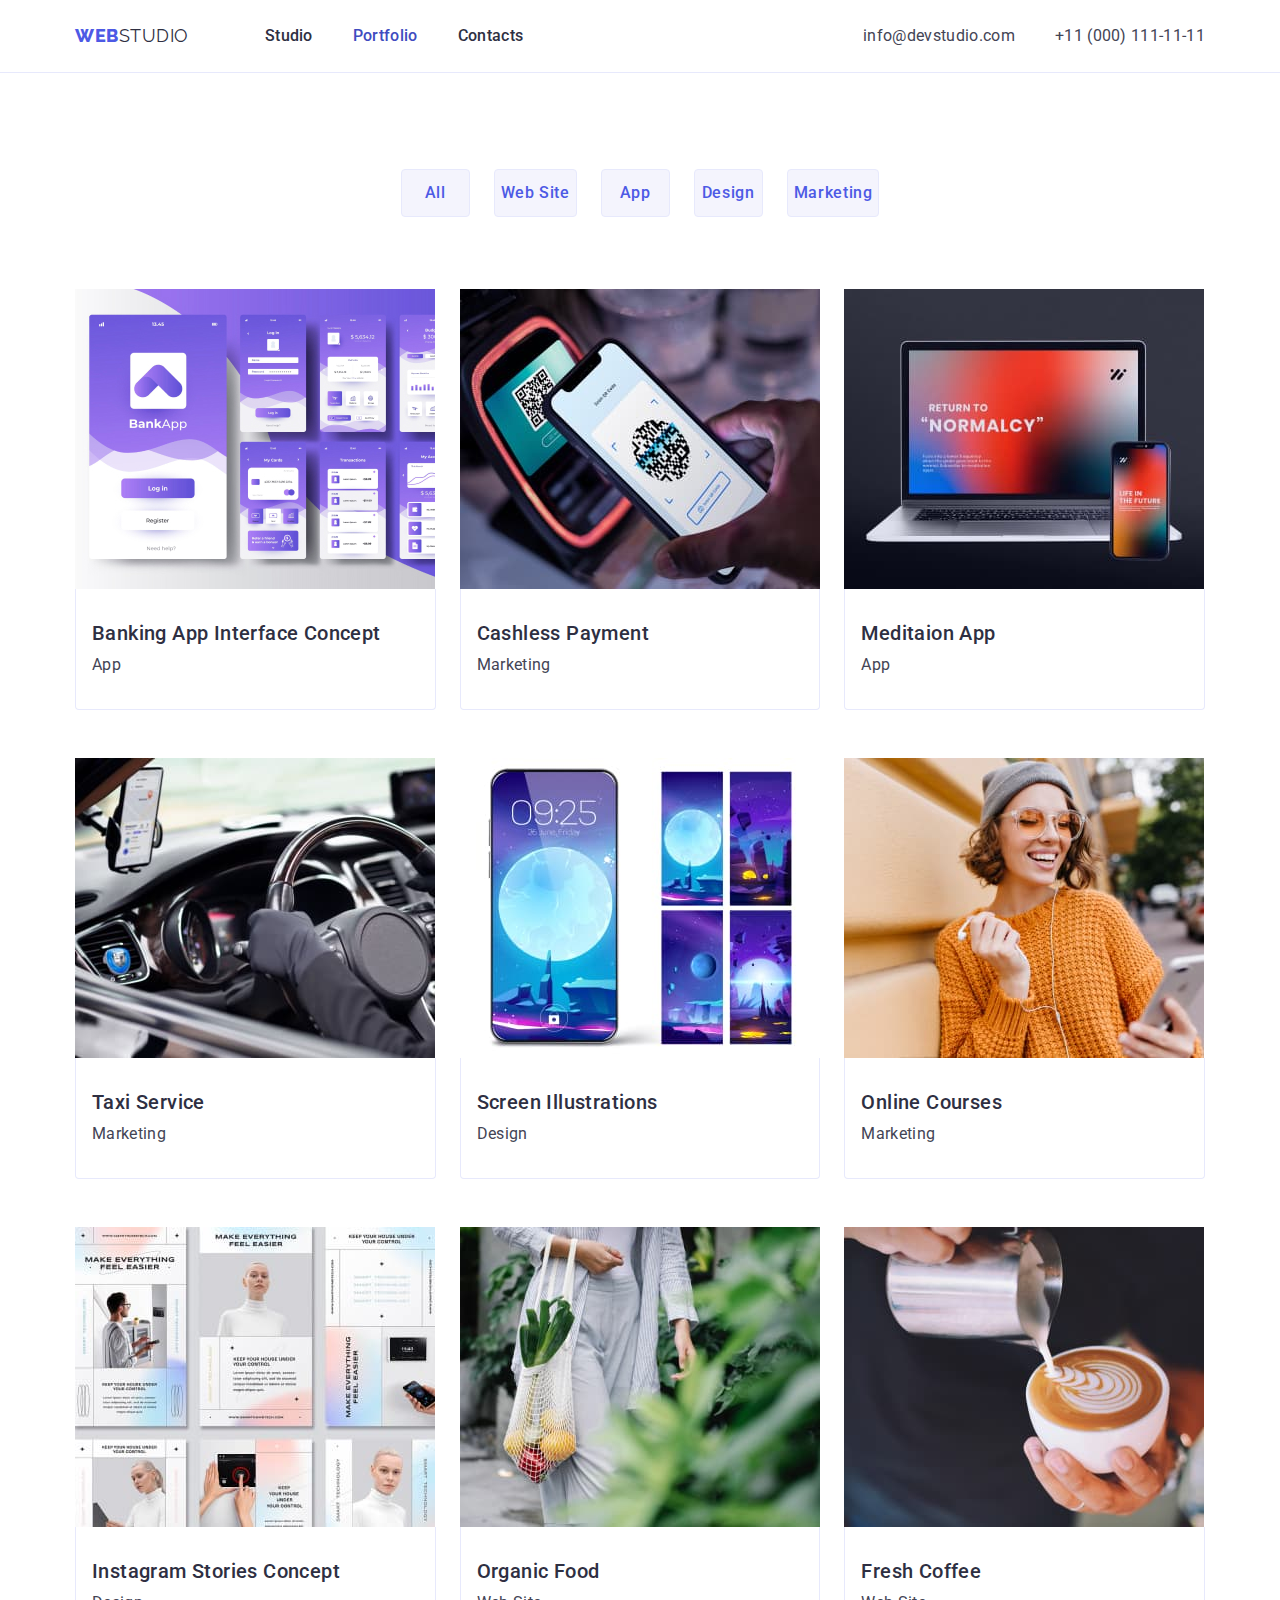
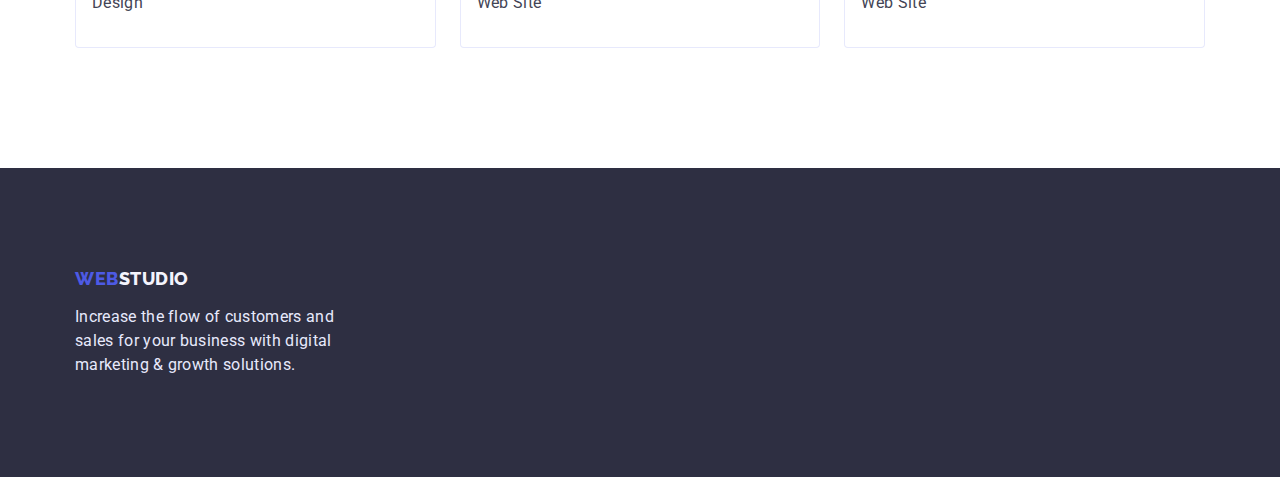
==== portfolio.html @ ee149dae "Initial commit" ====
<!DOCTYPE html>
<html lang="en">
  <head>
    <meta charset="UTF-8" />
    <meta http-equiv="X-UA-Compatible" content="IE=edge" />
    <meta name="viewport" content="width=device-width, initial-scale=1.0" />
    <title>Portfolio</title>

    <link rel="preconnect" href="https://fonts.googleapis.com" />
    <link rel="preconnect" href="https://fonts.gstatic.com" crossorigin />
    <link
      href="https://fonts.googleapis.com/css2?family=Raleway:wght@800&family=Roboto:wght@400;500;700;900&display=swap"
      rel="stylesheet"
    />
    <link
      rel="stylesheet"
      href="https://cdn.jsdelivr.net/npm/modern-normalize@1.1.0/modern-normalize.css"
    />
    <link rel="stylesheet" href="./css/styles.css" />
  </head>
  <body>
    <!-- ---------HEADER---------- -->
    <header class="header container header-border">
      <div class="container peage-header-container">
        <nav class="header-navigation">
          <a href="./index.html" class="header-logo link"> <span>Web</span> Studio</a>
          <ul class="hader-list list">
            <li class="header-item">
              <a class="header-link link" href="./index.html">Studio</a>
            </li>
            <li class="header-item">
              <a class="header-link link current-pf" href="./portfolio.html">Portfolio</a>
            </li>
            <li class="header-item">
              <a class="header-link link" href="">Contacts</a>
            </li>
          </ul>
        </nav>
        <!-- adress -->
        <address class="address">
          <ul class="address-list list">
            <li class="address-item">
              <a class="address-mailo link" href="mailto:info@devstudio.com">info@devstudio.com</a>
            </li>
            <li class="address-item">
              <a class="address-tel link" href="tel:+110001111111">+11 (000) 111-11-11</a>
            </li>
          </ul>
        </address>
      </div>
    </header>
    <main>
      <!-------- Секція1 -------->
      <section class="filter container">
        <div class="filter-wraper">
            <ul class="filter-list list dflist-filter">
              <li class="filtr-item">
                <button class="filtr-btn" type="button">All</button>
              </li>
              <li class="filtr-item">
                <button class="filtr-btn" type="button">Web Site</button>
              </li>
              <li class="filtr-item">
                <button class="filtr-btn" type="button">App</button>
              </li>
              <li class="filtr-item">
                <button class="filtr-btn" type="button">Design</button>
              </li>
              <li class="filtr-item">
                <button class="filtr-btn" type="button">Marketing</button>
              </li>
            </ul>
        </div> 
          <!-------- Секція2 GALLERY -------->
          <h1 class="galery-hidden">Gallery of works</h1>
          <ul class="gallery-list list dflist-gallery">
            <li class="gallery-item">
              <img src="./images/app-1.jpg" alt="pages" height="300" width="360" />
                <div class="gallery-wraper">
                  <h2 class="gallery-title">Banking App Interface Concept</h2>
                  <p class="gallery-text">App</p>
                </div>
            </li>
            <li class="gallery-item">
              <img src="./images/app-2.jpg" alt="scan" height="300" width="360" />
                <div class="gallery-wraper">
                  <h2 class="gallery-title">Cashless Payment</h2>
                  <p class="gallery-text">Marketing</p>
                </div>
            </li>
            <li class="gallery-item">
              <img src="./images/app-3.jpg" alt="mac" height="300" width="360" />
               <div class="gallery-wraper">
                 <h2 class="gallery-title">Meditaion App</h2>
                 <p class="gallery-text">App</p>
               </div>
            </li>
            <li class="gallery-item">
              <img src="./images/app-4.jpg" alt="car" height="300" width="360" />
                <div class="gallery-wraper">
                  <h2 class="gallery-title">Taxi Service</h2>
                  <p class="gallery-text">Marketing</p>
                </div>
            </li>
            <li class="gallery-item">
              <img src="./images/app-5.jpg" alt="iphone" height="300" width="360" />
                <div class="gallery-wraper">
                  <h2 class="gallery-title">Screen Illustrations</h2>
                  <p class="gallery-text">Design</p>
                </div>
            </li>
            <li class="gallery-item">
              <img src="./images/app-6.jpg" alt="smile" height="300" width="360" />
                <div class="gallery-wraper">
                  <h2 class="gallery-title">Online Courses</h2>
                  <p class="gallery-text">Marketing</p>
                </div>
            </li>
            <li class="gallery-item">
              <img src="./images/app-7.jpg" alt="Stories" height="300" width="360" />
                <div class="gallery-wraper">
                  <h2 class="gallery-title">Instagram Stories Concept</h2>
                  <p class="gallery-text">Design</p>
                  </div>
             </li>  
            <li class="gallery-item">
              <img src="./images/app-8.jpg" alt="Stories" height="300" width="360" />
                <div class="gallery-wraper">
                  <h2 class="gallery-title">Organic Food</h2>
                  <p class="gallery-text">Web Site</p>
                </div>
            </li>
            <li class="gallery-item">
              <img src="./images/app-9.jpg" alt="coffee" height="300" width="360" />
                <div class="gallery-wraper">
                  <h2 class="gallery-title">Fresh Coffee</h2>
                  <p class="gallery-text">Web Site</p>
                </div> 
            </li>
          </ul>
        </div>
      </section>
    </main>
    <footer class="footer">
      <div class="container">
        <div class="footer-container">
          <a class="footer-logo link" href="./index.html"> <span>Web</span> Studio</a>
          <p class="footer-text">
            Increase the flow of customers and sales for your business with digital marketing &
            growth solutions.
          </p>
        </div>
      </div>
    </footer>
  </body>
</html>
---- css/styles.css ----
:root {
  --main-bg-color: #ffffff;
  --second-bg-dark-color: #2e2f42;
  --main-text-color: #434455;
  --second-text-bg-dark-color: #e7e9fc;
  --main-title-color: #2e2f42;
  --second-title-color: #ffffff;
  --main-text-size: 16px;
  --main-button-bg-color: #4d5ae5;
  --main-button-text-color: #ffffff;
  --activ-button-bg-hover-color: #404bbf;
  --main-link-color: #2e2f42;
  --activ-link-hover-color: #404bbf;
  --typical-lh: 1.5;
  --l-gradient: linear-gradient(rgba(46, 47, 66, 0.7),rgba(46, 47, 66, 0.7))
}

h1,
h2,
h3,
h4,
p {
  margin-top: 0;
  margin-bottom: 0;
}

ul, ol {
  margin-top: 0;
  margin-bottom: 0;
  padding-left: 0;
}

img {
  display: block;
}

.container {
  width: 1160px;
  margin-left: auto;
  margin-right: auto;
  padding-left: 15px;
  padding-right: 15px;
}

body {
  font-family: 'Roboto', sans-serifl;
  color: var(--main-text-color);
  background-color: var(--main-bg-color);
}

button {
  cursor: pointer;
}

.peage-header-container {
  display: flex;
}

.dflist {
  display: flex;
  gap: 24px;
}

.link {
  text-decoration: none;
}

.list {
  list-style: none;
}

.section {
padding-top: 120px;
padding-bottom: 120px;
}

/* ---------------HEADER-------------------- */
.header {
  padding-top: 24px;
  padding-bottom: 24px;
}

.header-navigation {
  display: flex;
  align-items: center;
}
.header-logo {
  font-family: 'Raleway';
  font-size: 18px;
  line-height: 1.33;
  display: flex;
  align-items: center;
  letter-spacing: 0.03em;
  text-transform: uppercase;
  color: #2e2f42;
  margin-right: 76px;
}

.header-logo > span {
  font-family: 'Raleway';
  font-weight: 800;
  font-size: 18px;
  line-height: 1.33;
  letter-spacing: 0.03em;
  text-transform: uppercase;
  color: #4d5ae5;
}

.hader-list {
  display: flex;
  align-items: center;
}
.hader-list {
  gap: 40px;
}

.header-link {
  font-weight: 500;
  font-size: var(--main-text-size);
  line-height: var(--typical-lh);
  letter-spacing: 0.02em;
  color: var(--main-link-color);
}

.header-link:is(:hover, :focus, .current, .current-pf) {
  color: var(--activ-link-hover-color);
}

/* address */
.address {
   margin-left: auto;
}

.address-list {
  display: flex;
  align-items: center;
  gap: 40px;
}
.address-item {
  gap: 40px;
}

.address-tel, .address-mailo {
  font-style: normal;
  font-weight: 400;
  font-size: var(--main-text-size);
  line-height: var(--typical-lh);
  letter-spacing: 0.02em;
  color:var(--main-text-color);
}

.address-mailo:is(:hover, :focus, :current) {
  color: var(--activ-link-hover-color);
}

/* ------------СЕККЦІЯ1--HERO---------------- */
.hero {
  background-color: var(--second-bg-dark-color);
  background-image:var(--l-gradient), url(../images/bghero-0.jpg);
  background-repeat: no-repeat;
  background-position: center;
  background-size: cover;
  text-align: center;
   padding-top: 188px;
   padding-bottom: 188px;
}
.hero-title {
  font-size: 56px;
  line-height: 1.07;
  text-align: center;
  letter-spacing: 0.02em;
  color: var(--second-title-color);
  max-width: 496px;
  margin-left: auto;
  margin-right: auto;
 margin-bottom: 48px;
}

.hero-btn {
  padding: 16px 32px;
  border-radius: 4px;
  border: 0;
  font-family: inherit;
  font-weight: 500;
  font-size: var(--main-text-size);
  line-height: var(--typical-lh);
  letter-spacing: 0.04em;
  color: var(--main-button-text-color);
  background: var(--main-button-bg-color);
}
.hero-btn:is(:hover, :focus) {
  background: var(--activ-button-bg-hover-color);
}

/* -------------Секція2 - ADVANTAGES---------------- */
.advantadest {
}

.visually-hidden {
  position: absolute;
  white-space: nowrap;
  width: 1px;
  height: 1px;
  overflow: hidden;
  border: 0;
  padding: 0;
  clip: rect(0 0 0 0);
  clip-path: inset(50%);
  margin: -1px;
}

.advantadest-list {
}

.list {
}

.advantadest-item {
}

.advantadest-title {
  font-weight: 500;
  font-size: 20px;
  line-height: 1.2;
  letter-spacing: 0.02em;
  color: var(--main-title-color);
  margin-bottom: 8px;
}

.advantadest-text {
  font-size: var(--main-text-size);
  line-height: var(--typical-lh);
  letter-spacing: 0.02em;
  max-width: 264px;
}

/* --------------Секція3 - SERVISES----------------- */
.services-section {
  padding-bottom: 120px;

}
.services-title {
  font-size: 36px;
  line-height: 1.11;
  text-align: center;
  letter-spacing: 0.02em;
  text-transform: capitalize;
  color: var(--main-title-color);
  margin-bottom: 72px;
}
.services-list {
}
.list {
}

/* -----------------Сулція4 - TEAM------------------ */
.team-section {
  padding-top: 120px;
  padding-bottom: 120px;
  background-color: #f4f4fd;
}

.team-title-container {
font-size: 36px;
line-height: 1.11;
text-align: center;
letter-spacing: 0.02em;
color: #2E2F42;
margin-bottom: 72px;
}
.team-list {
  /* display: flex; */
}
.list {
}

.team-text-wraper {
padding-top: 32px;
padding-bottom: 32px;
border-radius: 0px 0px 4px 4px;
border: solid #E7E9FC;
border-width: 0px 1px 1px 1px;
background-color: #fff;
}
.team-title {
  font-weight: 500;
  font-size: 20px;
  line-height: 1.2;
  text-align: center;
  letter-spacing: 0.02em;
  color: var(--main-title-color);
  margin-bottom: 8px;
}
.team-text {
  font-size: var(--main-text-size);
  line-height: var(--typical-lh);
  text-align: center;
  letter-spacing: 0.02em;
  margin-bottom: 8px;
}

.team-social-list {
  display: flex;
  justify-content: center;
  gap: 24px;
}
.team-social-item {
  width: 40px;
  height: 40px;
}
.team-social-link {
  width: 100%;
  height: 100%;
  border-radius: 50%;
  display: flex;
  justify-content: center;
  align-items: center;
  background-color: #4D5AE5;
}
.team-social-icons {

} 
.link {
}

/* -----------------FOOTER---------------- */
.footer {
  background-color: var(--second-bg-dark-color);
}

.footer-container {
  width: 264px;
  padding: 100px 0;
}

.footer-logo > span {
font-family: 'Raleway';
font-weight: 800;
font-size: 18px;
line-height: 1.17/
display: flex;
align-items: center;
letter-spacing: 0.03em;
text-transform: uppercase;
color: #4D5AE5;}

.footer-logo {
  font-family: 'Raleway';
  font-weight: 800;
  font-size: 18px;
  line-height: 1.17;
  display: flex;
  align-items: center;
  letter-spacing: 0.03em;
  text-transform: uppercase;
  color: #f4f4fd;
  margin-bottom: 16px;
}
.link {
}
.footer-text {
  font-size: var(--main-text-size);
  line-height: var(--typical-lh);
  letter-spacing: 0.02em;
  color: var(--second-text-bg-dark-color);
}

/* -----------сторінка2-Portfolio------------------ */
/*-секція-фільтрів- */

.filter {
  padding-top: 96px;
  padding-bottom: 120px;
  background-color: #ffffff;
}

.filter-container {
/* padding-top: 96px;
padding-bottom: 72px; */
}

.filter-wraper {
margin-bottom: 72px;

/* padding-top: 92px; */
}

.filter-list {
  margin-left: auto;
  margin-right: auto;
}

.dflist-filter {
  display: flex;
  gap: 24px;
  justify-content: center;
}

.filtr-item {
}
.filtr-btn {
border: 1px solid #E7E9FC;
border-radius: 4px;
min-width: 69px;
height: 48px;  
font-style: inherit;
font-weight: 500;
font-size: var(--main-text-size);
line-height:var(--typical-lh);
letter-spacing: 0.04em;
color: #4D5AE5;
cursor: pointer;
background: #F4F4FD;
}

.filtr-btn:is(:hover, :focus) {
  color: #FFFFFF;
  background:var(--activ-button-bg-hover-color);
}

/*-секція-Gallery */
.galery-hidden {
  position: absolute;
  white-space: nowrap;
  width: 1px;
  height: 1px;
  overflow: hidden;
  border: 0;
  padding: 0;
  clip: rect(0 0 0 0);
  clip-path: inset(50%);
  margin: -1px;
}

.gallery-list {
}
.list {
}

.dflist-gallery {
  display: flex;
  flex-wrap: wrap;
  column-gap: 24px;
  row-gap: 48px;
}

.gallery-item {
  width: calc((100% - 48px)/3);
}

.gallery-wraper {
  padding-top: 32px;
  padding-bottom: 32px;
  padding-left: 16px;
  border-radius: 0px 0px 4px 4px;
  border: solid #E7E9FC;
  border-width: 0px 1px 1px 1px;
}

.gallery-title {
  font-weight: 500;
  font-size: 20px;
  line-height: 1.2;
  letter-spacing: 0.02em;
  color: var(--main-title-color);
  margin-bottom: 8px;
}
.gallery-text {
  font-size: var(--main-text-size);
  line-height: var(--typical-lh);
  letter-spacing: 0.02em;
}

.header-border {
  width: 100%;
  border-bottom: 1px solid #E7E9FC;
}
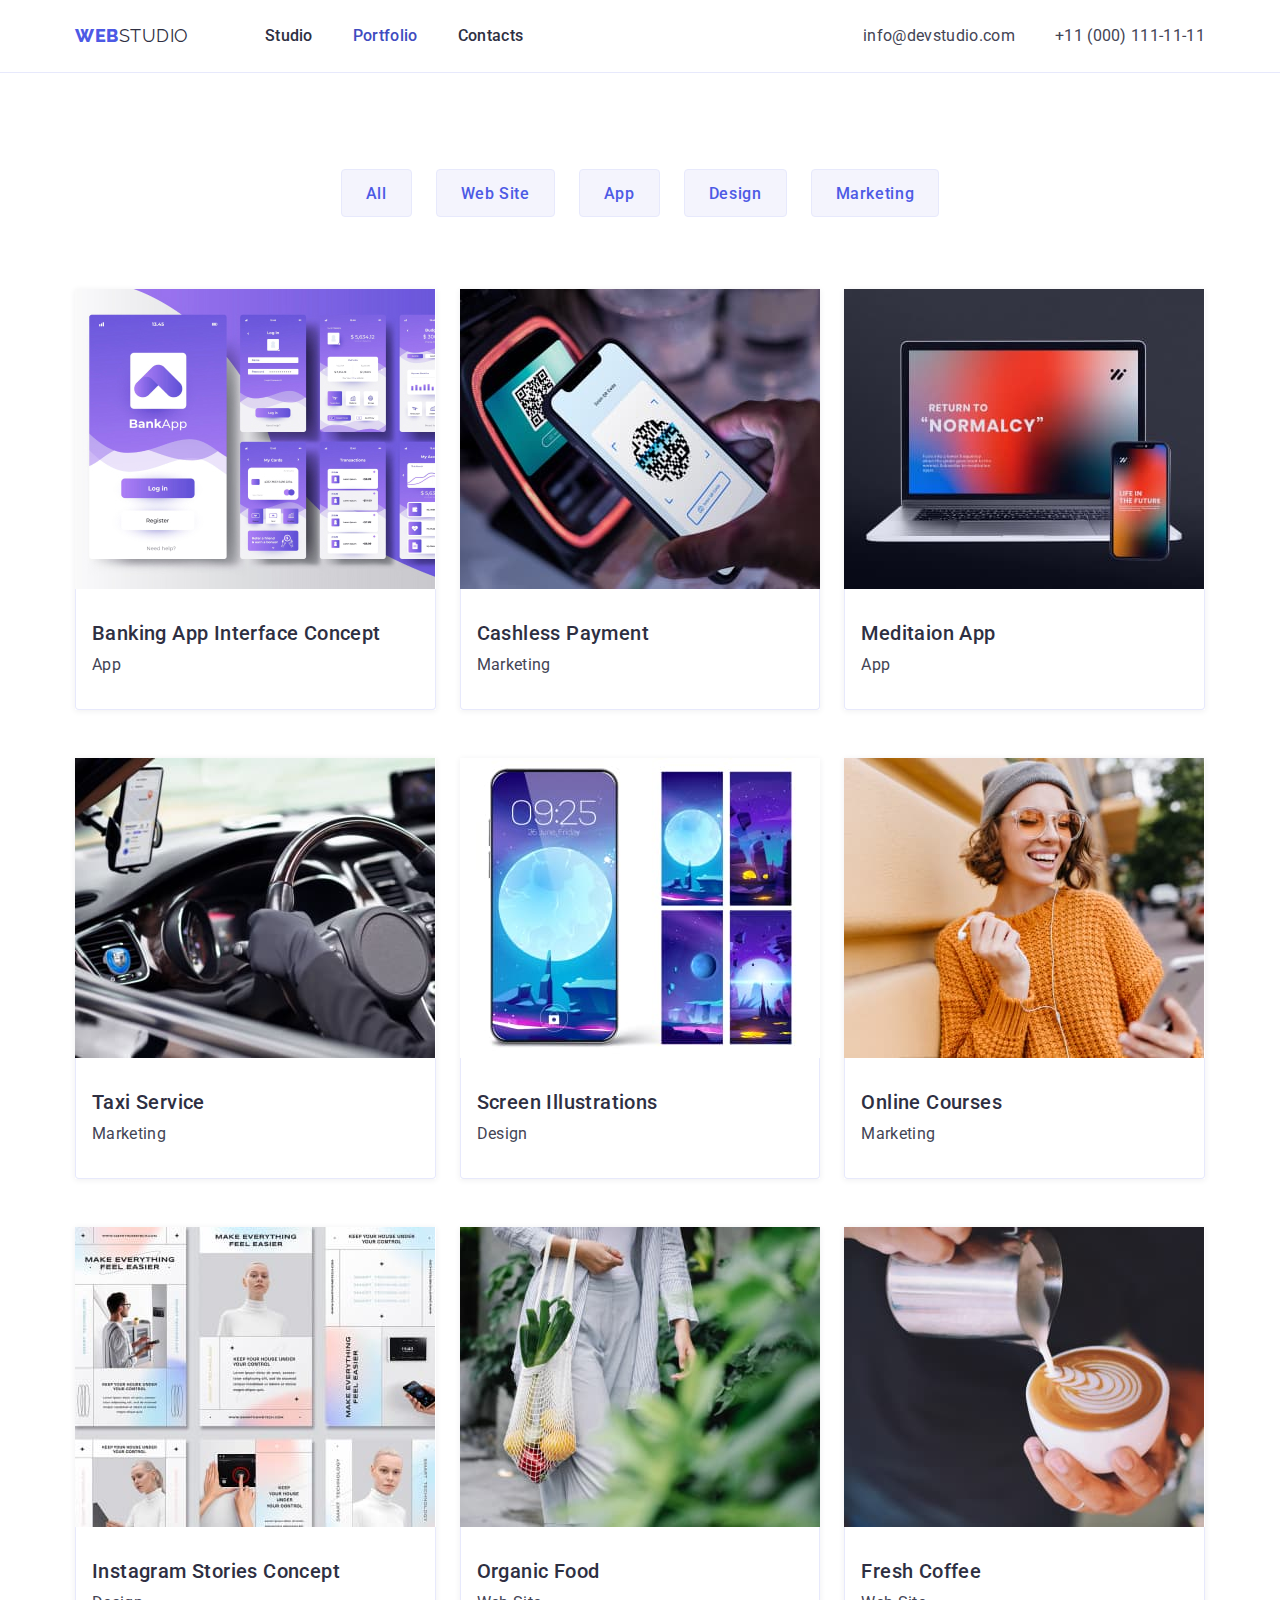
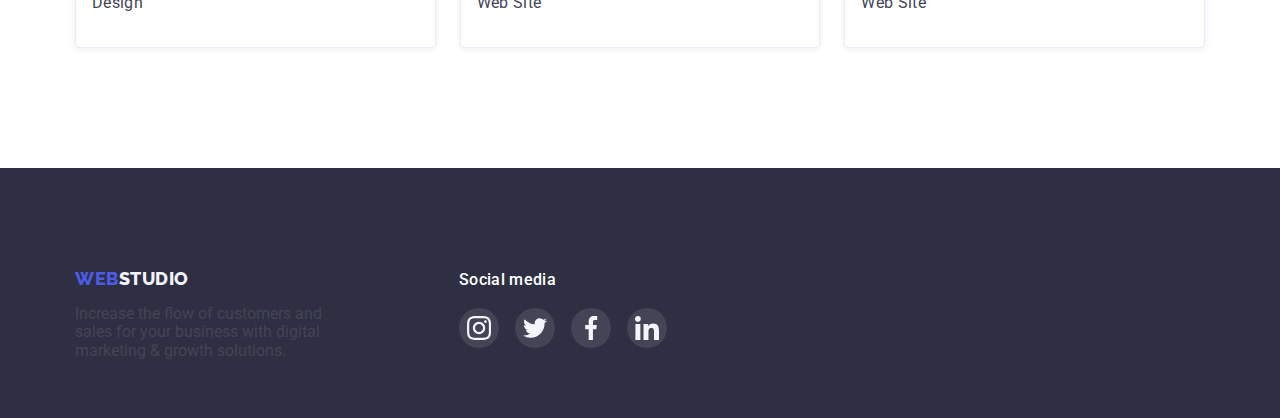
==== commit 58b89093: "GoIt4" ====
--- a/portfolio.html
+++ b/portfolio.html
@@ -142,14 +142,51 @@
       </section>
     </main>
     <footer class="footer">
-      <div class="container">
-        <div class="footer-container">
+      <div class="container df-footer-container">
+        <div class="footer-logo-container">
           <a class="footer-logo link" href="./index.html"> <span>Web</span> Studio</a>
           <p class="footer-text">
             Increase the flow of customers and sales for your business with digital marketing &
             growth solutions.
           </p>
         </div>
+       <div class="footer-wraper">
+        <h3 class="footer-title">Social media</h3>
+          <ul class="footer-list list">
+            <li class="footer-item">
+              <a href="" class="footer-link link">
+                <svg class="footer-icons" width="24" height="24">
+                  <use href="./images/icons.svg#icon-instagram"></use>
+                </svg>
+              </a>
+            </li>
+            <li class="footer-item">
+              <a href="" class="footer-link link">
+                <svg class="footer-icons" width="24" height="24">
+                  <use href="./images/icons.svg#icon-twitter"></use>
+                </svg>
+              </a>
+            </li>
+            <li class="footer-item">
+              <a href="" class="footer-link link">
+                <svg class="footer-icons" width="24" height="24">
+                  <use href="./images/icons.svg#icon-facebook"></use>
+                </svg>
+              </a>
+            </li>
+            <li class="footer-item">
+              <a href="" class="footer-link link">
+                <svg class="footer-icons" width="24" height="24">
+                  <use href="./images/icons.svg#icon-linkedin"></use>
+                </svg>
+              </a>
+            </li>                                    
+          </ul>
+       </div>
+        <svg class="footer-icons">
+          <use></use>
+        </svg>
+       </link> 
       </div>
     </footer>
   </body>
--- a/css/styles.css
+++ b/css/styles.css
@@ -155,14 +155,16 @@
 
 /* ------------СЕККЦІЯ1--HERO---------------- */
 .hero {
+  max-width: 1440px;
+  margin: 0 auto;
   background-color: var(--second-bg-dark-color);
   background-image:var(--l-gradient), url(../images/bghero-0.jpg);
   background-repeat: no-repeat;
   background-position: center;
   background-size: cover;
   text-align: center;
-   padding-top: 188px;
-   padding-bottom: 188px;
+  padding-top: 188px;
+  padding-bottom: 188px;
 }
 .hero-title {
   font-size: 56px;
@@ -210,13 +212,30 @@
 }
 
 .advantadest-list {
-}
-
-.list {
+  display: flex;
+  gap: 24px;
 }
 
 .advantadest-item {
-}
+  width: calc((100% - 72px)/4);
+  height: 112px;  
+}
+
+.advantadest-link {
+  width: 100%;
+  height: 100%;
+  border-radius: 4px;
+  background-color: #F4F4FD;
+  display: flex;
+  align-items: center;
+  justify-content: center;
+  margin-bottom: 8px;
+}
+.link {
+}
+.advantadest-icons {
+}
+
 
 .advantadest-title {
   font-weight: 500;
@@ -269,10 +288,14 @@
 margin-bottom: 72px;
 }
 .team-list {
-  /* display: flex; */
-}
-.list {
-}
+
+}
+
+.team-item {
+  box-shadow: 0px 1px 6px rgba(46, 47, 66, 0.08), 0px 1px 1px rgba(46, 47, 66, 0.16), 0px 2px 1px rgba(46, 47, 66, 0.08);
+}
+
+
 
 .team-text-wraper {
 padding-top: 32px;
@@ -281,7 +304,11 @@
 border: solid #E7E9FC;
 border-width: 0px 1px 1px 1px;
 background-color: #fff;
-}
+
+}
+
+
+
 .team-title {
   font-weight: 500;
   font-size: 20px;
@@ -290,6 +317,7 @@
   letter-spacing: 0.02em;
   color: var(--main-title-color);
   margin-bottom: 8px;
+  
 }
 .team-text {
   font-size: var(--main-text-size);
@@ -307,6 +335,7 @@
 .team-social-item {
   width: 40px;
   height: 40px;
+  
 }
 .team-social-link {
   width: 100%;
@@ -317,20 +346,78 @@
   align-items: center;
   background-color: #4D5AE5;
 }
+
+.team-social-link:is(:hover, :focus) {
+  background-color: #404BBF;
+}
+
 .team-social-icons {
 
 } 
+
+/* !------------ Секція 5--CUSTOMERS ------------ */
+.coust-section {
+  padding-top: 130px;
+  padding-bottom: 120px;
+}
+.container {
+}
+.coust-title {
+font-size: 36px;
+line-height: 1.11;
+text-align: center;
+letter-spacing: 0.02em;
+color: #2E2F42;
+margin-bottom: 72px;
+}
+.coust-list {
+  display: flex;
+  gap: 24px;  
+}
+
+.list {
+}
+.coust-item {
+width: calc((100% - 120px)/6);
+height: 88px;
+}
+
+.coust-link {
+  width: 100%;
+  height: 100%;
+  border: 1px solid #8E8F99;
+  border-radius: 4px;
+  display: flex;
+  align-items: center;
+  justify-content: center;
+}
 .link {
+}
+.coust-icons {
+  fill: #AFB1B8;
+}
+
+.coust-link:is(:hover, :focus) {
+  border-color: #404BBF;
+}
+
+.coust-link:is(:hover, :focus) .coust-icons {
+  fill: #404BBF;
 }
 
 /* -----------------FOOTER---------------- */
 .footer {
   background-color: var(--second-bg-dark-color);
 }
-
-.footer-container {
+.df-footer-container {
+display: flex;
+gap: 120px;
+padding-top: 100px;
+}
+
+.footer-logo-container {
   width: 264px;
-  padding: 100px 0;
+  /* padding: 100px 0; */
 }
 
 .footer-logo > span {
@@ -356,14 +443,52 @@
   color: #f4f4fd;
   margin-bottom: 16px;
 }
-.link {
-}
+
+.footer-icons
+
 .footer-text {
   font-size: var(--main-text-size);
   line-height: var(--typical-lh);
   letter-spacing: 0.02em;
   color: var(--second-text-bg-dark-color);
 }
+
+.footer-wraper {
+  max-width: 208px;
+  /* padding-top: 100px; */
+
+}
+.footer-title {
+font-weight: 500;  
+font-size: 16px;
+line-height: 1.5;
+letter-spacing: 0.02em;
+color: #FFFFFF;
+margin-bottom: 16px;
+}
+.footer-list {
+  display: flex;
+  gap: 16px;
+}
+
+.footer-item {
+width: 40px;
+height: 40px;
+}
+
+.footer-link:is(:focus, :hover) {
+  background-color: #31D0AA;}
+
+.footer-link {
+  width: 100%;
+  height: 100%;
+  border-radius: 50%;
+  display: flex;
+  justify-content: center;
+  align-items: center;
+  background: rgba(255, 255, 255, 0.1);
+}
+
 
 /* -----------сторінка2-Portfolio------------------ */
 /*-секція-фільтрів- */
@@ -375,14 +500,12 @@
 }
 
 .filter-container {
-/* padding-top: 96px;
-padding-bottom: 72px; */
+
 }
 
 .filter-wraper {
 margin-bottom: 72px;
 
-/* padding-top: 92px; */
 }
 
 .filter-list {
@@ -411,11 +534,13 @@
 color: #4D5AE5;
 cursor: pointer;
 background: #F4F4FD;
+padding: 12px 24px;
 }
 
 .filtr-btn:is(:hover, :focus) {
   color: #FFFFFF;
   background:var(--activ-button-bg-hover-color);
+  box-shadow: 0px 3px 1px rgba(0, 0, 0, 0.1), 0px 2px 1px rgba(0, 0, 0, 0.08), 0px 2px 2px rgba(0, 0, 0, 0.12);
 }
 
 /*-секція-Gallery */
@@ -432,7 +557,12 @@
   margin: -1px;
 }
 
-.gallery-list {
+.gallery-item {
+  box-shadow: 0px 1px 6px rgba(46, 47, 66, 0.08);
+}
+
+.gallery-item:is(:hover, :focus) {
+  box-shadow: 0px 1px 6px rgba(46, 47, 66, 0.08), 0px 1px 1px rgba(46, 47, 66, 0.16), 0px 2px 1px rgba(46, 47, 66, 0.08);
 }
 .list {
 }
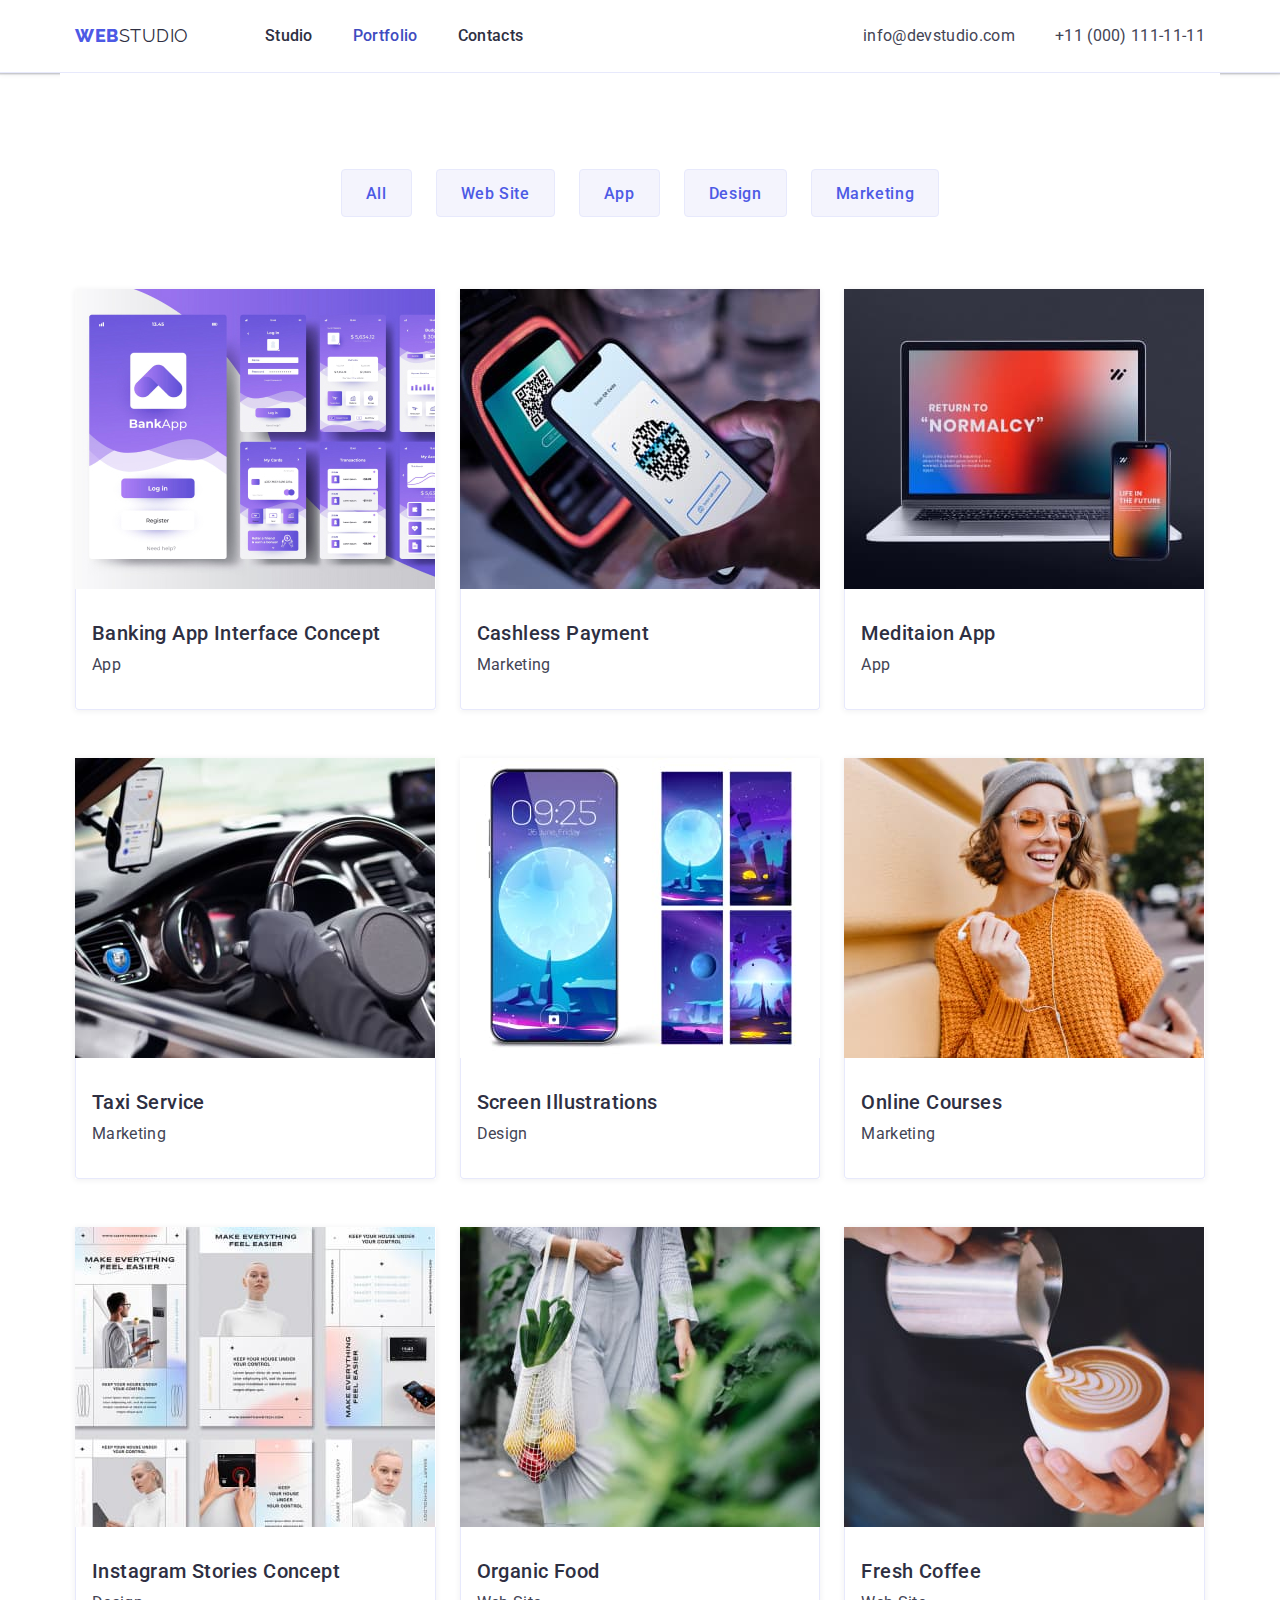
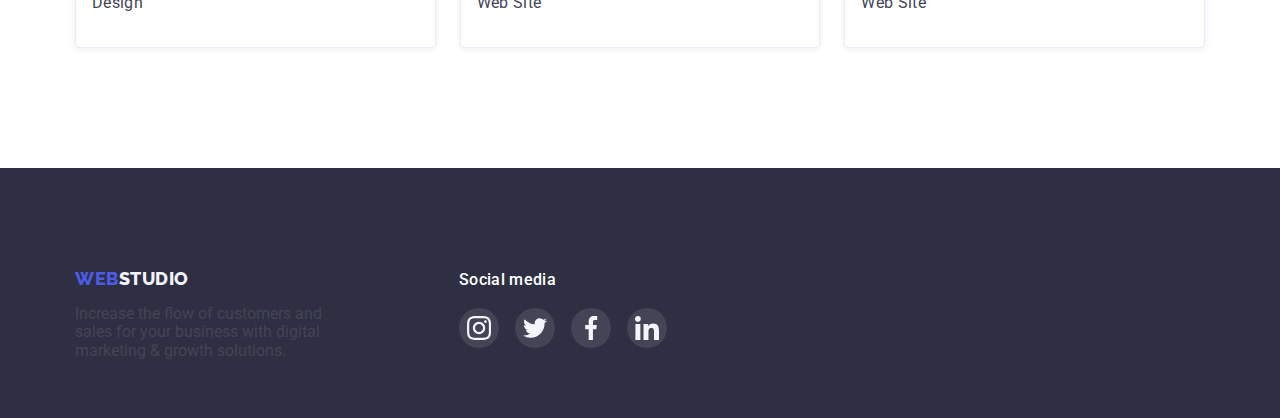
==== commit b84d6e68: "Goit-korekt1" ====
--- a/portfolio.html
+++ b/portfolio.html
@@ -20,7 +20,7 @@
   </head>
   <body>
     <!-- ---------HEADER---------- -->
-    <header class="header container header-border">
+    <header class="header container">
       <div class="container peage-header-container">
         <nav class="header-navigation">
           <a href="./index.html" class="header-logo link"> <span>Web</span> Studio</a>
--- a/css/styles.css
+++ b/css/styles.css
@@ -78,6 +78,9 @@
 .header {
   padding-top: 24px;
   padding-bottom: 24px;
+  width: 100%;
+  border-bottom: 1px solid #E7E9FC;
+  box-shadow: 0px 2px 1px rgba(46, 47, 66, 0.08), 0px 1px 1px rgba(46, 47, 66, 0.16), 0px 1px 6px rgba(46, 47, 66, 0.08);
 }
 
 .header-navigation {
@@ -128,7 +131,7 @@
 
 /* address */
 .address {
-   margin-left: auto;
+  margin-left: auto;
 }
 
 .address-list {
@@ -151,6 +154,13 @@
 
 .address-mailo:is(:hover, :focus, :current) {
   color: var(--activ-link-hover-color);
+}
+
+.header-border {
+  /* width: 100%;
+  border-bottom: 1px solid #E7E9FC;
+  box-shadow: 0px 2px 1px rgba(46, 47, 66, 0.08), 0px 1px 1px rgba(46, 47, 66, 0.16), 0px 1px 6px rgba(46, 47, 66, 0.08); */
+
 }
 
 /* ------------СЕККЦІЯ1--HERO---------------- */
@@ -390,20 +400,21 @@
   display: flex;
   align-items: center;
   justify-content: center;
-}
-.link {
-}
+  color: #AFB1B8;
+}
+
 .coust-icons {
-  fill: #AFB1B8;
+  fill: currentColor;
 }
 
 .coust-link:is(:hover, :focus) {
   border-color: #404BBF;
-}
-
-.coust-link:is(:hover, :focus) .coust-icons {
+  color: #404BBF;
+}
+
+/* .coust-link:is(:hover, :focus) .coust-icons {
   fill: #404BBF;
-}
+} */
 
 /* -----------------FOOTER---------------- */
 .footer {
@@ -417,7 +428,6 @@
 
 .footer-logo-container {
   width: 264px;
-  /* padding: 100px 0; */
 }
 
 .footer-logo > span {
@@ -455,9 +465,8 @@
 
 .footer-wraper {
   max-width: 208px;
-  /* padding-top: 100px; */
-
-}
+}
+
 .footer-title {
 font-weight: 500;  
 font-size: 16px;
@@ -535,7 +544,7 @@
 cursor: pointer;
 background: #F4F4FD;
 padding: 12px 24px;
-}
+} 
 
 .filtr-btn:is(:hover, :focus) {
   color: #FFFFFF;
@@ -601,7 +610,4 @@
   letter-spacing: 0.02em;
 }
 
-.header-border {
-  width: 100%;
-  border-bottom: 1px solid #E7E9FC;
-}
+
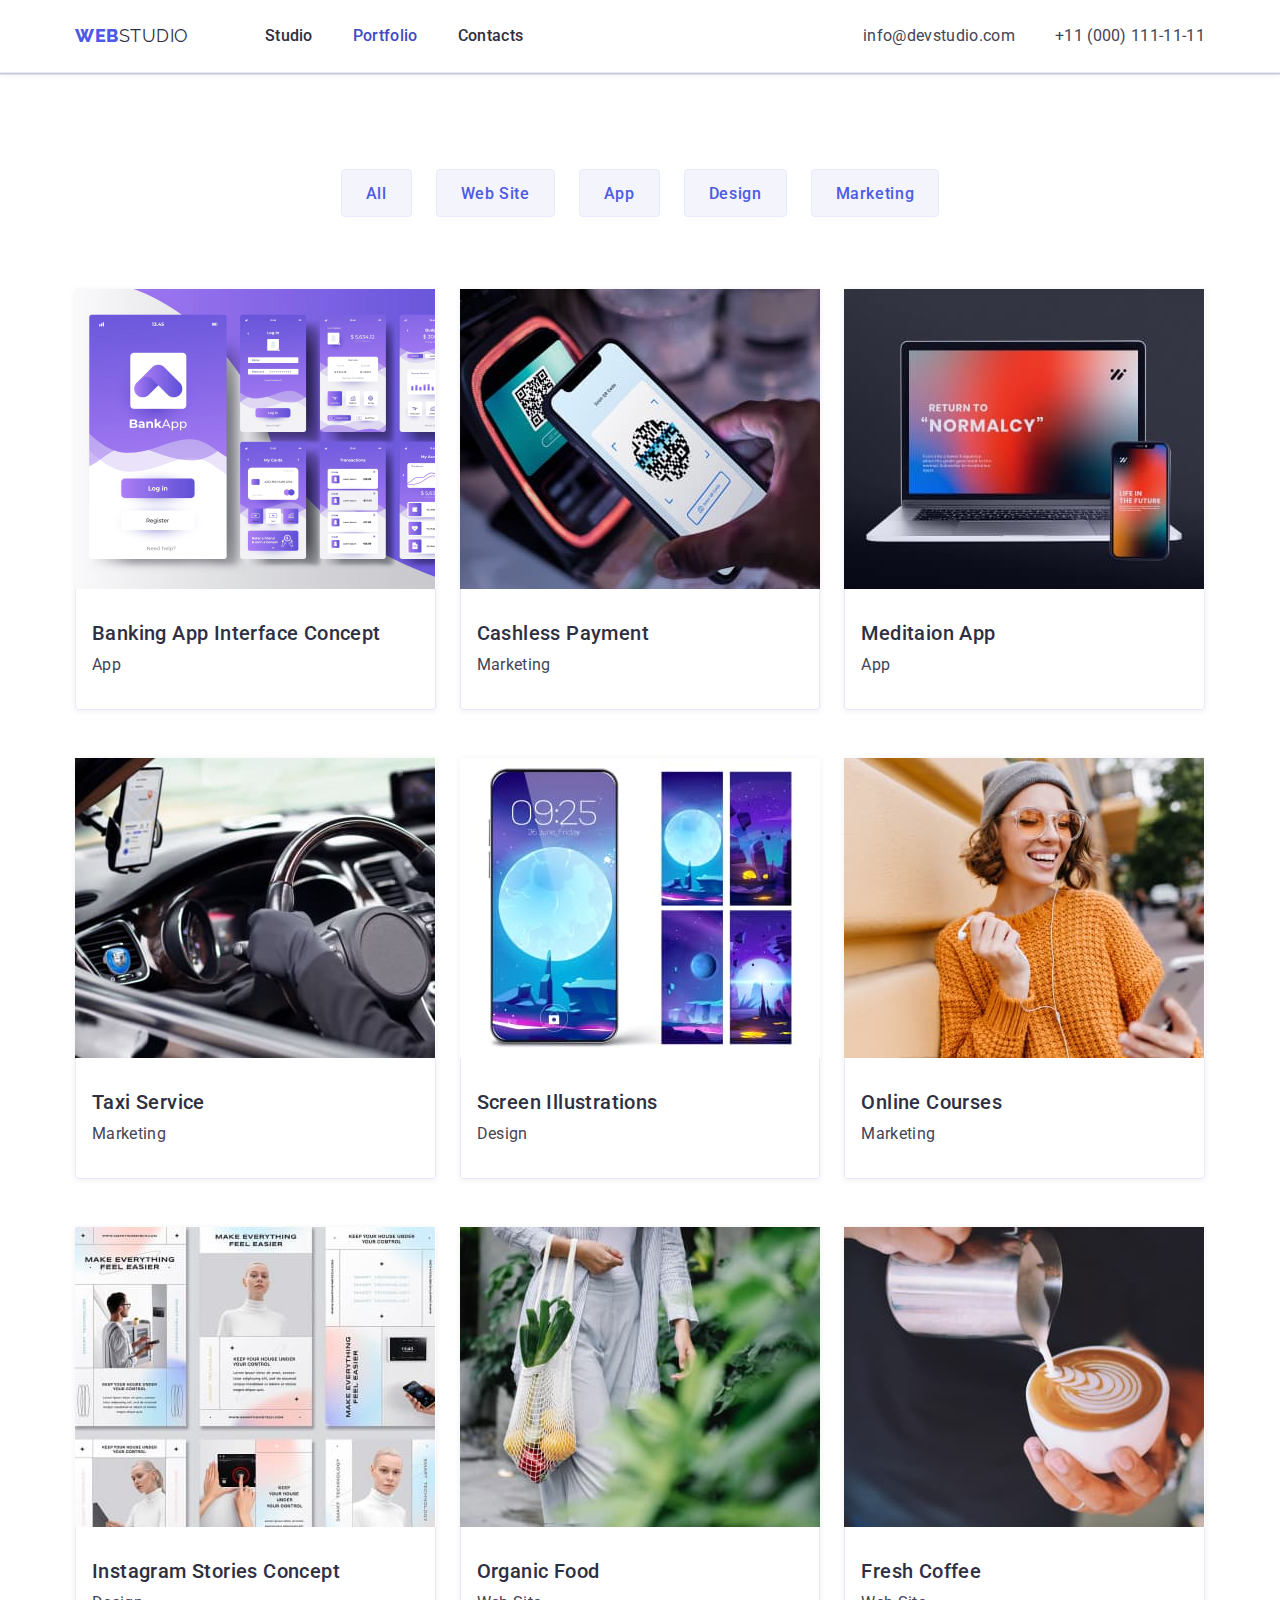
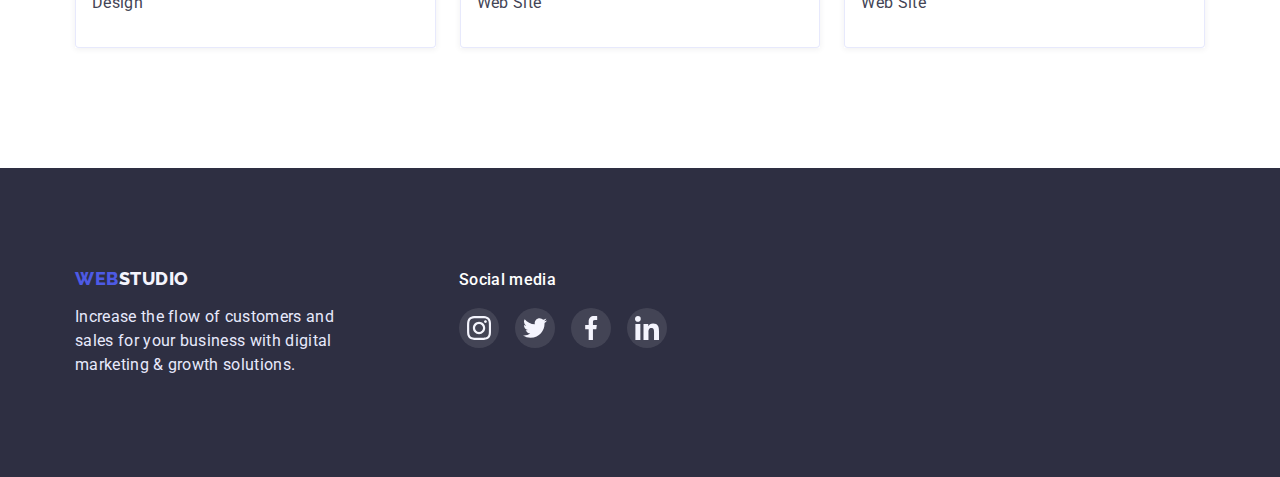
==== commit 7334eb3e: "Goit-dz4" ====
--- a/portfolio.html
+++ b/portfolio.html
@@ -142,16 +142,16 @@
       </section>
     </main>
     <footer class="footer">
-      <div class="container df-footer-container">
-        <div class="footer-logo-container">
+      <div class="footer-wrap container">
+        <section class="footer-log-section">
           <a class="footer-logo link" href="./index.html"> <span>Web</span> Studio</a>
           <p class="footer-text">
             Increase the flow of customers and sales for your business with digital marketing &
             growth solutions.
           </p>
-        </div>
-       <div class="footer-wraper">
-        <h3 class="footer-title">Social media</h3>
+        </section>
+        <section class="footer-soc-section">
+          <h3 class="footer-title">Social media</h3>
           <ul class="footer-list list">
             <li class="footer-item">
               <a href="" class="footer-link link">
@@ -182,12 +182,8 @@
               </a>
             </li>                                    
           </ul>
-       </div>
-        <svg class="footer-icons">
-          <use></use>
-        </svg>
-       </link> 
+        </section>
       </div>
-    </footer>
+    </footer>   
   </body>
 </html>
--- a/css/styles.css
+++ b/css/styles.css
@@ -157,10 +157,6 @@
 }
 
 .header-border {
-  /* width: 100%;
-  border-bottom: 1px solid #E7E9FC;
-  box-shadow: 0px 2px 1px rgba(46, 47, 66, 0.08), 0px 1px 1px rgba(46, 47, 66, 0.16), 0px 1px 6px rgba(46, 47, 66, 0.08); */
-
 }
 
 /* ------------СЕККЦІЯ1--HERO---------------- */
@@ -266,6 +262,7 @@
 /* --------------Секція3 - SERVISES----------------- */
 .services-section {
   padding-bottom: 120px;
+  padding-top: 120px;
 
 }
 .services-title {
@@ -420,13 +417,17 @@
 .footer {
   background-color: var(--second-bg-dark-color);
 }
-.df-footer-container {
-display: flex;
-gap: 120px;
-padding-top: 100px;
-}
-
-.footer-logo-container {
+
+.footer-wrap {
+  display: flex;
+  gap: 120px;
+  padding-bottom: 100px;
+  padding-top: 100px;
+}
+
+.footer-wrap {}
+
+.footer-log-section {
   width: 264px;
 }
 
@@ -435,7 +436,6 @@
 font-weight: 800;
 font-size: 18px;
 line-height: 1.17/
-display: flex;
 align-items: center;
 letter-spacing: 0.03em;
 text-transform: uppercase;
@@ -454,17 +454,15 @@
   margin-bottom: 16px;
 }
 
-.footer-icons
-
 .footer-text {
   font-size: var(--main-text-size);
   line-height: var(--typical-lh);
   letter-spacing: 0.02em;
-  color: var(--second-text-bg-dark-color);
-}
-
-.footer-wraper {
-  max-width: 208px;
+  color: #E7E9FC;
+}
+
+.footer-soc-section {
+  max-width: 208px
 }
 
 .footer-title {
@@ -505,7 +503,6 @@
 .filter {
   padding-top: 96px;
   padding-bottom: 120px;
-  background-color: #ffffff;
 }
 
 .filter-container {
